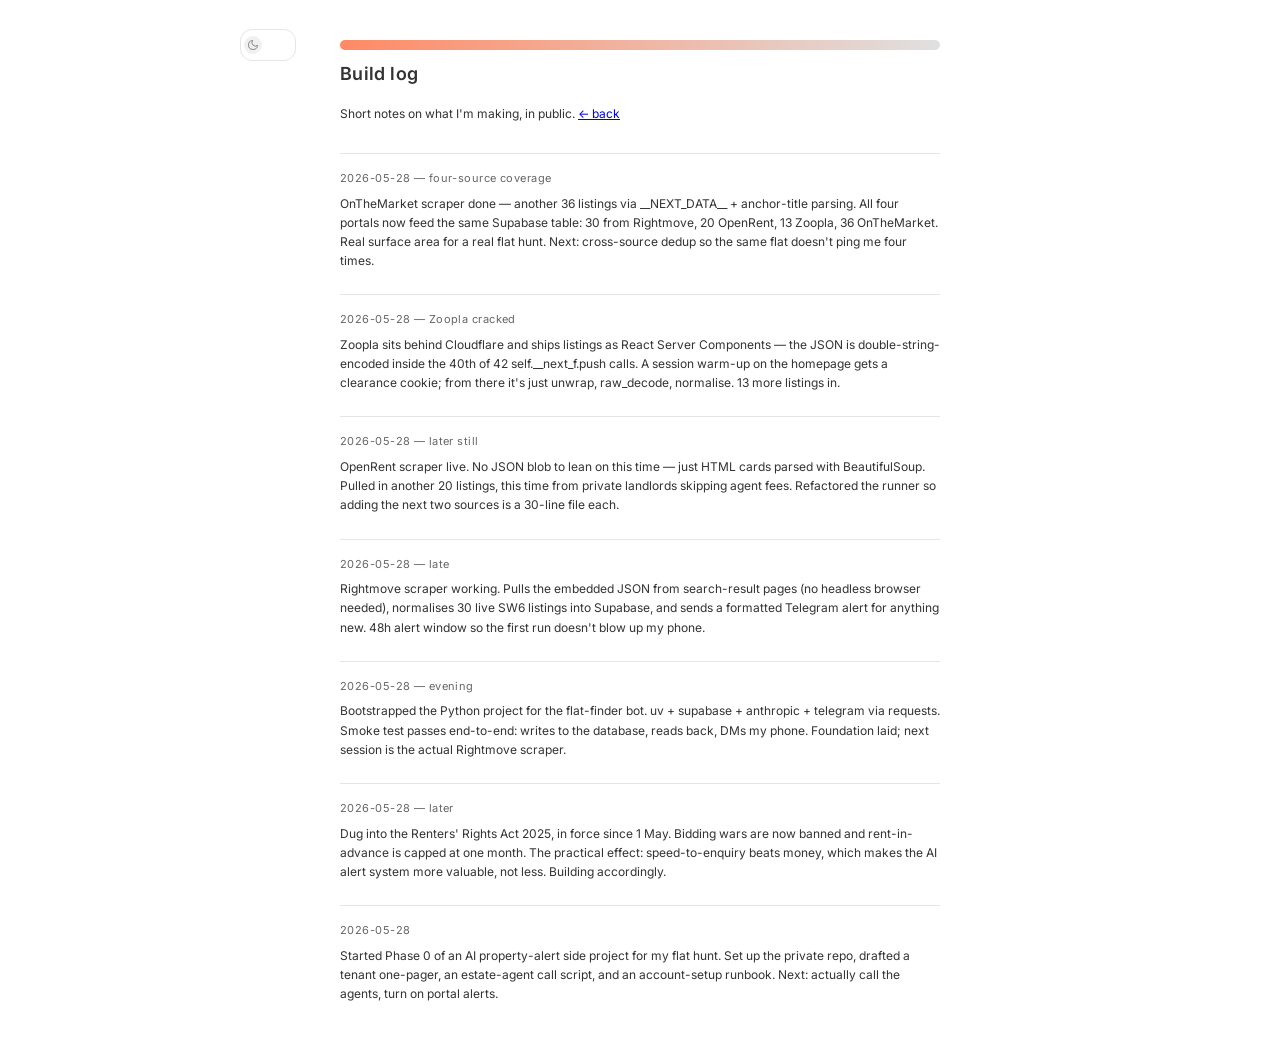
==== blog.html @ 45230f8a "chore(blog): all 4 portals live" ====
<!DOCTYPE html>
<html lang="en">
<head>
    <meta charset="UTF-8">
    <meta name="viewport" content="width=device-width, initial-scale=1.0">
    <title>Joe O'Meara — Build log</title>
    <link rel="preconnect" href="https://fonts.googleapis.com">
    <link rel="preconnect" href="https://fonts.gstatic.com" crossorigin>
    <link href="https://fonts.googleapis.com/css2?family=Inter:ital,opsz,wght@0,14..32,100..900;1,14..32,100..900&display=swap" rel="stylesheet">
    <link rel="stylesheet" href="styles.css">
</head>
<body>
    <div class="header-section">
        <div class="theme-toggle" id="themeToggle">
            <div class="toggle-slider">
                <svg class="toggle-icon moon-icon" viewBox="0 0 24 24" fill="none" stroke="currentColor" stroke-width="1.5">
                    <path d="M21 12.79A9 9 0 1 1 11.21 3 7 7 0 0 0 21 12.79z"></path>
                </svg>
                <svg class="toggle-icon sun-icon" viewBox="0 0 24 24" fill="none" stroke="currentColor" stroke-width="1.5">
                    <circle cx="12" cy="12" r="5"></circle>
                    <path d="M12 1v2M12 21v2M4.22 4.22l1.42 1.42M18.36 18.36l1.42 1.42M1 12h2M21 12h2M4.22 19.78l1.42-1.42M18.36 5.64l1.42-1.42"></path>
                </svg>
            </div>
        </div>
        <header class="gradient-header"></header>
    </div>
    <div class="container">
        <h1 class="hyper-text" style="font-size: 18px !important;">Build log</h1>

        <p style="font-size: 12px !important;">
            Short notes on what I'm making, in public. <a href="index.html">&larr; back</a>
        </p>

        <div class="blog-feed">
            <!-- newest entries prepended above this line -->

            <article class="blog-entry">
                <div class="blog-date">2026-05-28 — four-source coverage</div>
                <p class="blog-body">OnTheMarket scraper done — another 36 listings via __NEXT_DATA__ + anchor-title parsing. All four portals now feed the same Supabase table: 30 from Rightmove, 20 OpenRent, 13 Zoopla, 36 OnTheMarket. Real surface area for a real flat hunt. Next: cross-source dedup so the same flat doesn't ping me four times.</p>
            </article>

            <article class="blog-entry">
                <div class="blog-date">2026-05-28 — Zoopla cracked</div>
                <p class="blog-body">Zoopla sits behind Cloudflare and ships listings as React Server Components — the JSON is double-string-encoded inside the 40th of 42 self.__next_f.push calls. A session warm-up on the homepage gets a clearance cookie; from there it's just unwrap, raw_decode, normalise. 13 more listings in.</p>
            </article>

            <article class="blog-entry">
                <div class="blog-date">2026-05-28 — later still</div>
                <p class="blog-body">OpenRent scraper live. No JSON blob to lean on this time — just HTML cards parsed with BeautifulSoup. Pulled in another 20 listings, this time from private landlords skipping agent fees. Refactored the runner so adding the next two sources is a 30-line file each.</p>
            </article>

            <article class="blog-entry">
                <div class="blog-date">2026-05-28 — late</div>
                <p class="blog-body">Rightmove scraper working. Pulls the embedded JSON from search-result pages (no headless browser needed), normalises 30 live SW6 listings into Supabase, and sends a formatted Telegram alert for anything new. 48h alert window so the first run doesn't blow up my phone.</p>
            </article>

            <article class="blog-entry">
                <div class="blog-date">2026-05-28 — evening</div>
                <p class="blog-body">Bootstrapped the Python project for the flat-finder bot. uv + supabase + anthropic + telegram via requests. Smoke test passes end-to-end: writes to the database, reads back, DMs my phone. Foundation laid; next session is the actual Rightmove scraper.</p>
            </article>

            <article class="blog-entry">
                <div class="blog-date">2026-05-28 — later</div>
                <p class="blog-body">Dug into the Renters' Rights Act 2025, in force since 1 May. Bidding wars are now banned and rent-in-advance is capped at one month. The practical effect: speed-to-enquiry beats money, which makes the AI alert system more valuable, not less. Building accordingly.</p>
            </article>

            <article class="blog-entry">
                <div class="blog-date">2026-05-28</div>
                <p class="blog-body">Started Phase 0 of an AI property-alert side project for my flat hunt. Set up the private repo, drafted a tenant one-pager, an estate-agent call script, and an account-setup runbook. Next: actually call the agents, turn on portal alerts.</p>
            </article>

        </div>
    </div>

    <script>
        const themeToggle = document.getElementById('themeToggle');
        const body = document.body;

        const currentTheme = localStorage.getItem('theme') || 'light';
        body.setAttribute('data-theme', currentTheme);

        themeToggle.addEventListener('click', function() {
            const currentTheme = body.getAttribute('data-theme');
            const newTheme = currentTheme === 'dark' ? 'light' : 'dark';
            body.setAttribute('data-theme', newTheme);
            localStorage.setItem('theme', newTheme);
        });
    </script>
</body>
</html>
---- styles.css ----
:root {
    --bg-color: #fff;
    --text-color: #333;
    --link-color: #0066cc;
    --toggle-bg: #fff;
    --toggle-border: #e5e5e5;
    --toggle-slider: #f0f0f0;
    --toggle-icon: #666;
}

[data-theme="dark"] {
    --bg-color: #0a0a0a;
    --text-color: #e5e5e5;
    --link-color: #66b3ff;
    --toggle-bg: #0a0a0a;
    --toggle-border: #333;
    --toggle-slider: #333;
    --toggle-icon: #fff;
}

body {
    font-family: "Inter", -apple-system, BlinkMacSystemFont, 'Segoe UI', Roboto, Oxygen, Ubuntu, Cantarell, sans-serif;
    font-size: 16px;
    line-height: 1.6;
    color: var(--text-color);
    background-color: var(--bg-color);
    margin: 0;
    padding: 0;
    transition: background-color 0.3s ease, color 0.3s ease;
}

.header-section {
    position: relative;
    display: flex;
    justify-content: center;
    margin: 40px auto 0 auto;
}

.theme-toggle {
    width: 48px;
    height: 24px;
    background-color: var(--toggle-bg);
    border: 1px solid var(--toggle-border);
    border-radius: 12px;
    cursor: pointer;
    transition: all 0.3s ease;
    position: absolute;
    left: calc(50% - 400px);
    top: 50%;
    transform: translateY(-50%);
    display: flex;
    align-items: center;
    padding: 3px;
}

.toggle-slider {
    width: 18px;
    height: 18px;
    background-color: var(--toggle-slider);
    border-radius: 50%;
    transition: transform 0.3s ease;
    display: flex;
    align-items: center;
    justify-content: center;
    position: relative;
}

[data-theme="dark"] .toggle-slider {
    transform: translateX(24px);
}

.toggle-icon {
    width: 12px;
    height: 12px;
    color: var(--toggle-icon);
    position: absolute;
}

.moon-icon {
    opacity: 1;
    transition: opacity 0.3s ease;
}

.sun-icon {
    opacity: 0;
    transition: opacity 0.3s ease;
}

[data-theme="dark"] .moon-icon {
    opacity: 0;
}

[data-theme="dark"] .sun-icon {
    opacity: 1;
}

.gradient-header {
    width: 600px;
    height: 10px !important;
    background: linear-gradient(90deg, #FF8A65 0%, #E0E0E0 100%);
    border-radius: 5px;
    transition: background 0.5s ease;
}

.container {
    max-width: 600px;
    margin: 0 auto;
    padding: 10px 20px 40px;
}

h1 {
    font-size: 16px !important;
    font-weight: 600;
    margin: 0 0 15px 0;
    color: var(--text-color);
    transition: color 0.3s ease;
}

.hyper-text {
    font-family: 'Inter', monospace;
    cursor: default;
    user-select: none;
    letter-spacing: 0.02em;
    font-size: 16px !important;
}

.text-reveal-container {
    overflow: hidden;
    position: relative;
}

.text-reveal {
    display: inline-block;
    clip-path: polygon(0 0%, 100% 0%, 100% 0%, 0 0%);
    animation: paintText 1.2s cubic-bezier(0.23, 1, 0.32, 1) forwards;
}

@keyframes paintText {
    0% {
        clip-path: polygon(0 0%, 100% 0%, 100% 0%, 0 0%);
    }
    100% {
        clip-path: polygon(0 0%, 100% 0%, 100% 100%, 0 100%);
    }
}

.loader-name-position {
    margin: 0 0 15px 0;
    transition: opacity 0.5s ease;
}

.loader-percentage {
    font-size: 18px !important;
    font-weight: 700;
    color: var(--text-color);
    font-family: "Inter", -apple-system, BlinkMacSystemFont, 'Segoe UI', Roboto, Oxygen, Ubuntu, Cantarell, sans-serif;
    letter-spacing: 0.02em;
    margin: 0;
}

p {
    margin: 0 0 20px 0;
    font-size: 12px !important;
    line-height: 1.6;
}

.links {
    margin-top: 30px;
}

.links a {
    color: var(--link-color);
    text-decoration: none;
    transition: color 0.3s ease;
}

.links a:hover {
    text-decoration: underline;
}

.blog-feed {
    margin-top: 30px;
    display: flex;
    flex-direction: column;
    gap: 24px;
}

.blog-entry {
    border-top: 1px solid var(--toggle-border);
    padding-top: 16px;
}

.blog-date {
    font-size: 11px !important;
    color: var(--toggle-icon);
    letter-spacing: 0.04em;
    margin-bottom: 6px;
}

.blog-body {
    font-size: 12px !important;
    line-height: 1.6;
    margin: 0;
    color: var(--text-color);
}

@media (max-width: 480px) {
    .container {
        padding: 40px 20px;
    }

    h1 {
        font-size: 22px;
    }
}
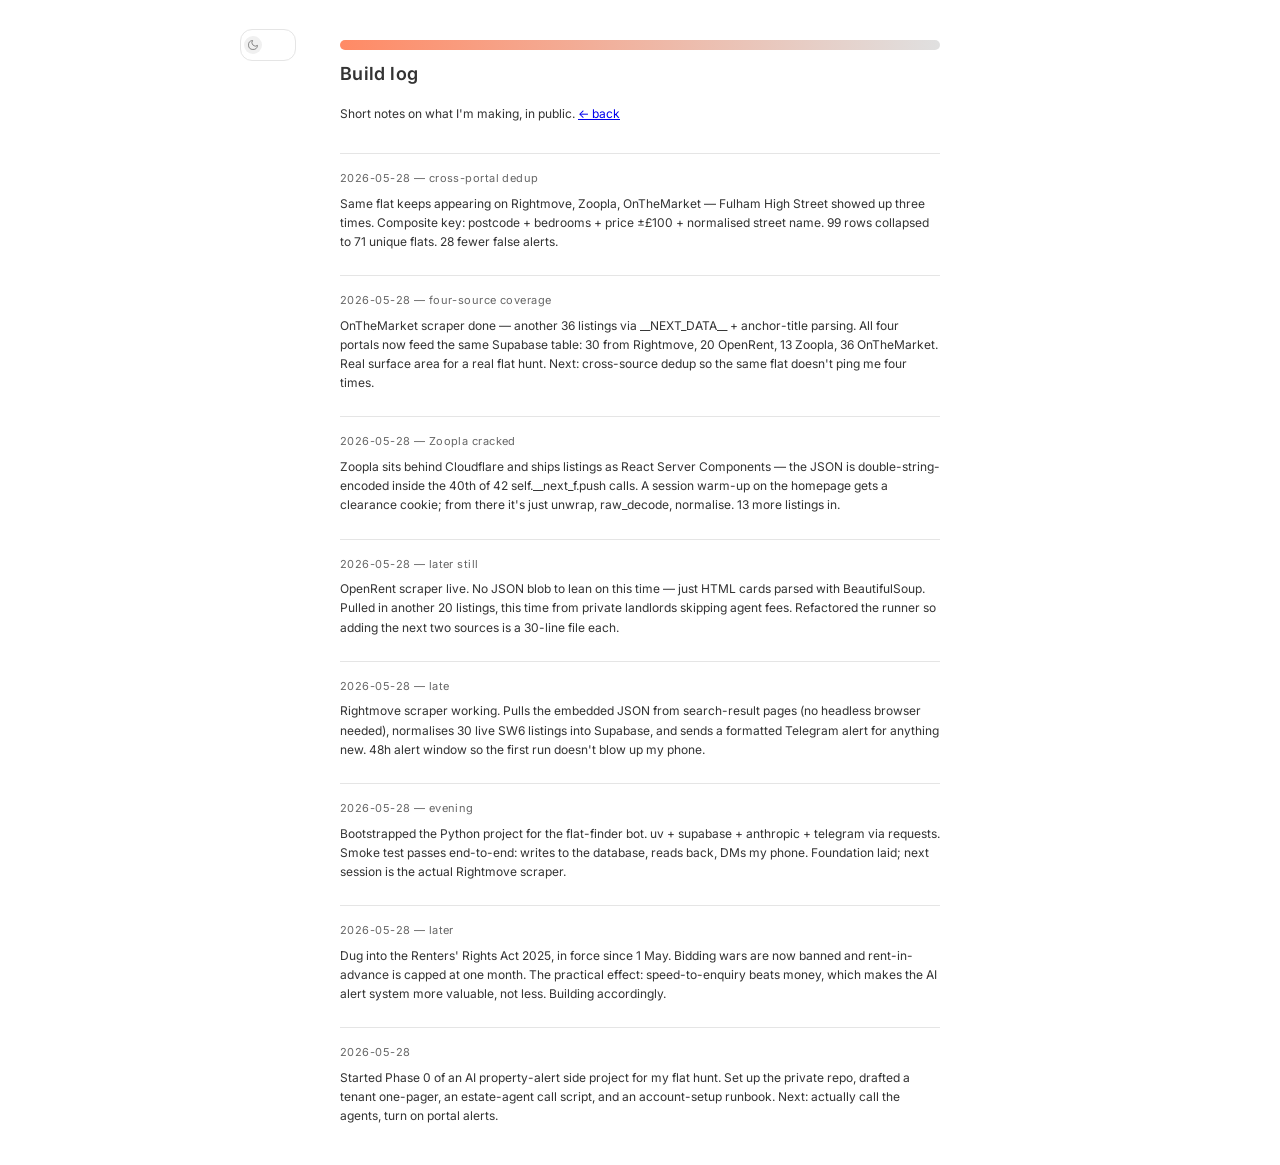
==== commit c0391e6d: "chore(blog): dedup catches 28 cross-portal repeats" ====
--- a/blog.html
+++ b/blog.html
@@ -33,6 +33,11 @@
 
         <div class="blog-feed">
             <!-- newest entries prepended above this line -->
+
+            <article class="blog-entry">
+                <div class="blog-date">2026-05-28 — cross-portal dedup</div>
+                <p class="blog-body">Same flat keeps appearing on Rightmove, Zoopla, OnTheMarket — Fulham High Street showed up three times. Composite key: postcode + bedrooms + price ±£100 + normalised street name. 99 rows collapsed to 71 unique flats. 28 fewer false alerts.</p>
+            </article>
 
             <article class="blog-entry">
                 <div class="blog-date">2026-05-28 — four-source coverage</div>
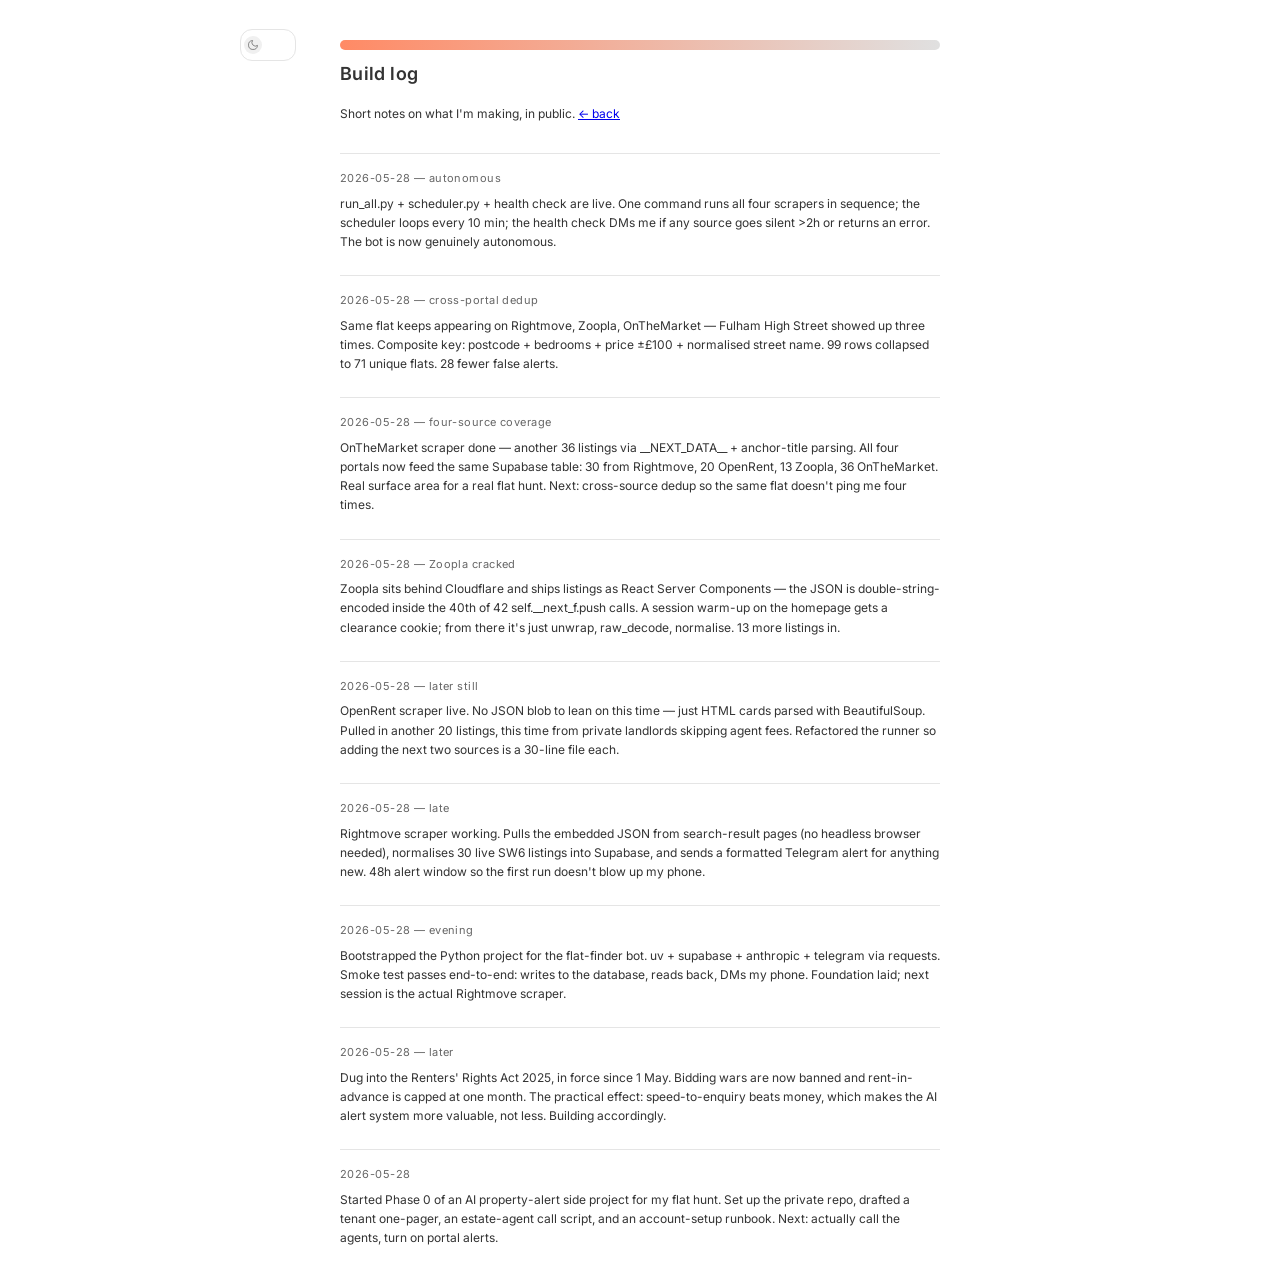
==== commit aca5ef67: "chore(blog): bot is autonomous" ====
--- a/blog.html
+++ b/blog.html
@@ -33,6 +33,11 @@
 
         <div class="blog-feed">
             <!-- newest entries prepended above this line -->
+
+            <article class="blog-entry">
+                <div class="blog-date">2026-05-28 — autonomous</div>
+                <p class="blog-body">run_all.py + scheduler.py + health check are live. One command runs all four scrapers in sequence; the scheduler loops every 10 min; the health check DMs me if any source goes silent &gt;2h or returns an error. The bot is now genuinely autonomous.</p>
+            </article>
 
             <article class="blog-entry">
                 <div class="blog-date">2026-05-28 — cross-portal dedup</div>
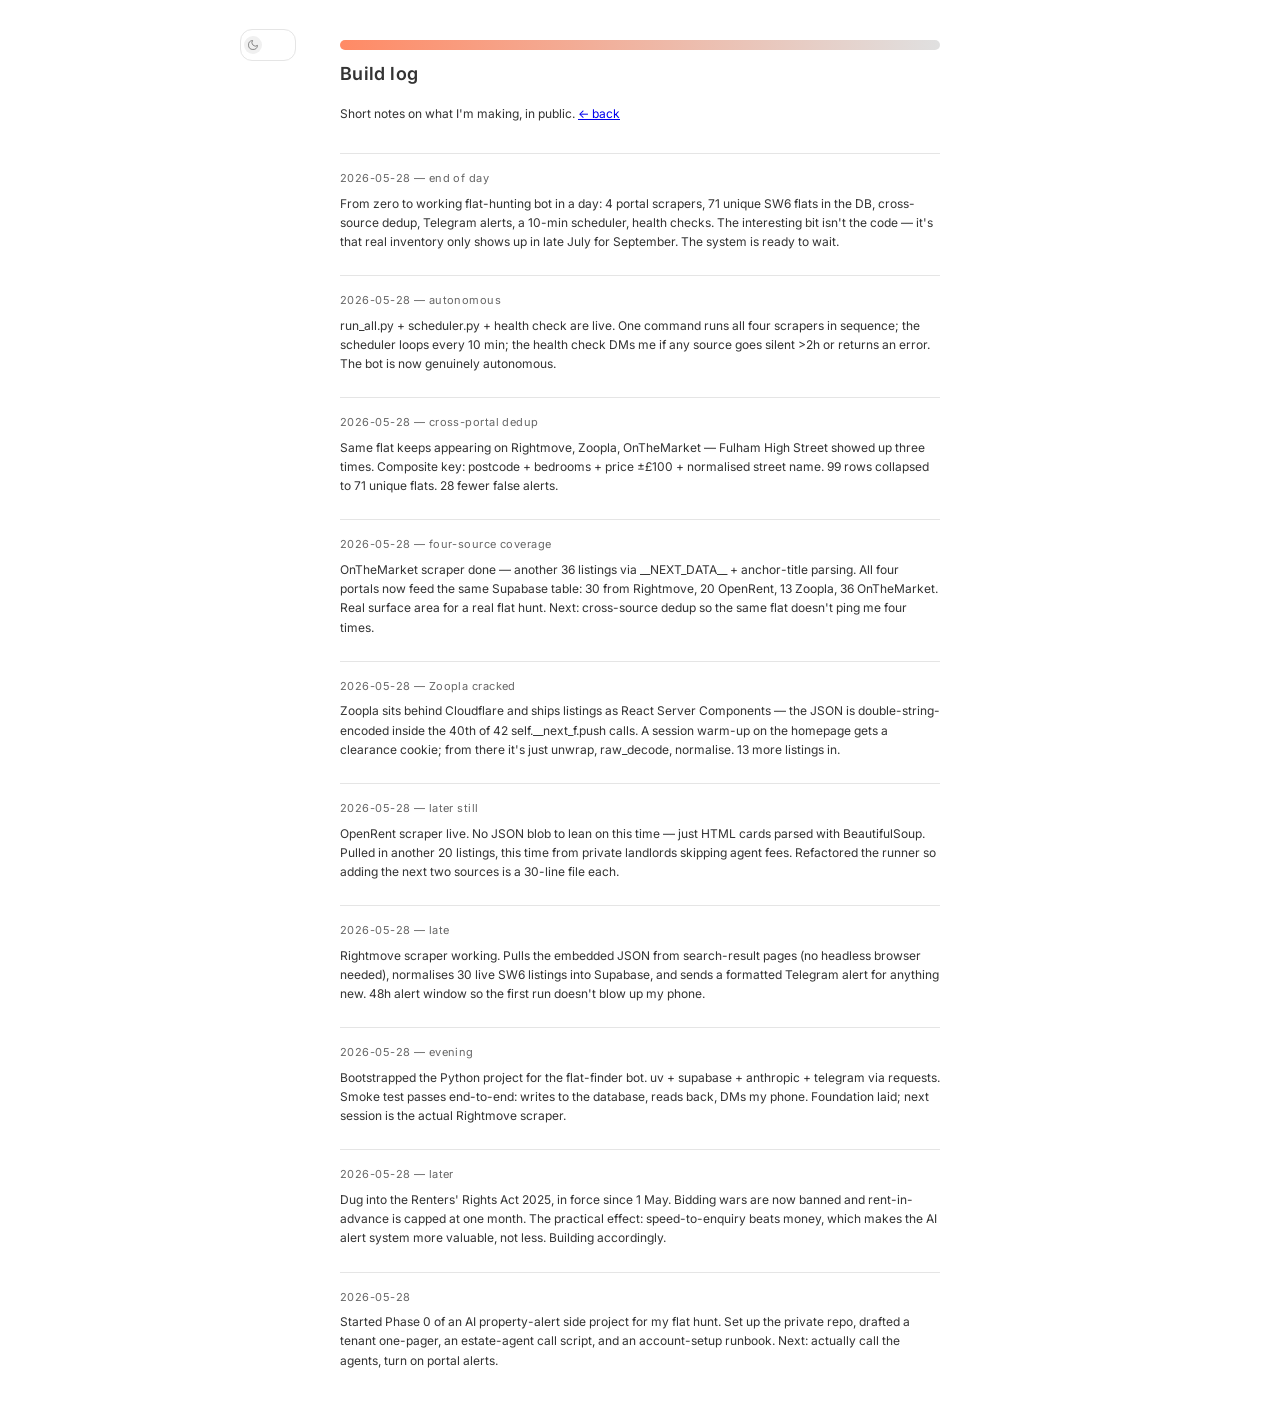
==== commit 1198c4bb: "chore(blog): end-of-day reflection" ====
--- a/blog.html
+++ b/blog.html
@@ -33,6 +33,11 @@
 
         <div class="blog-feed">
             <!-- newest entries prepended above this line -->
+
+            <article class="blog-entry">
+                <div class="blog-date">2026-05-28 — end of day</div>
+                <p class="blog-body">From zero to working flat-hunting bot in a day: 4 portal scrapers, 71 unique SW6 flats in the DB, cross-source dedup, Telegram alerts, a 10-min scheduler, health checks. The interesting bit isn't the code — it's that real inventory only shows up in late July for September. The system is ready to wait.</p>
+            </article>
 
             <article class="blog-entry">
                 <div class="blog-date">2026-05-28 — autonomous</div>
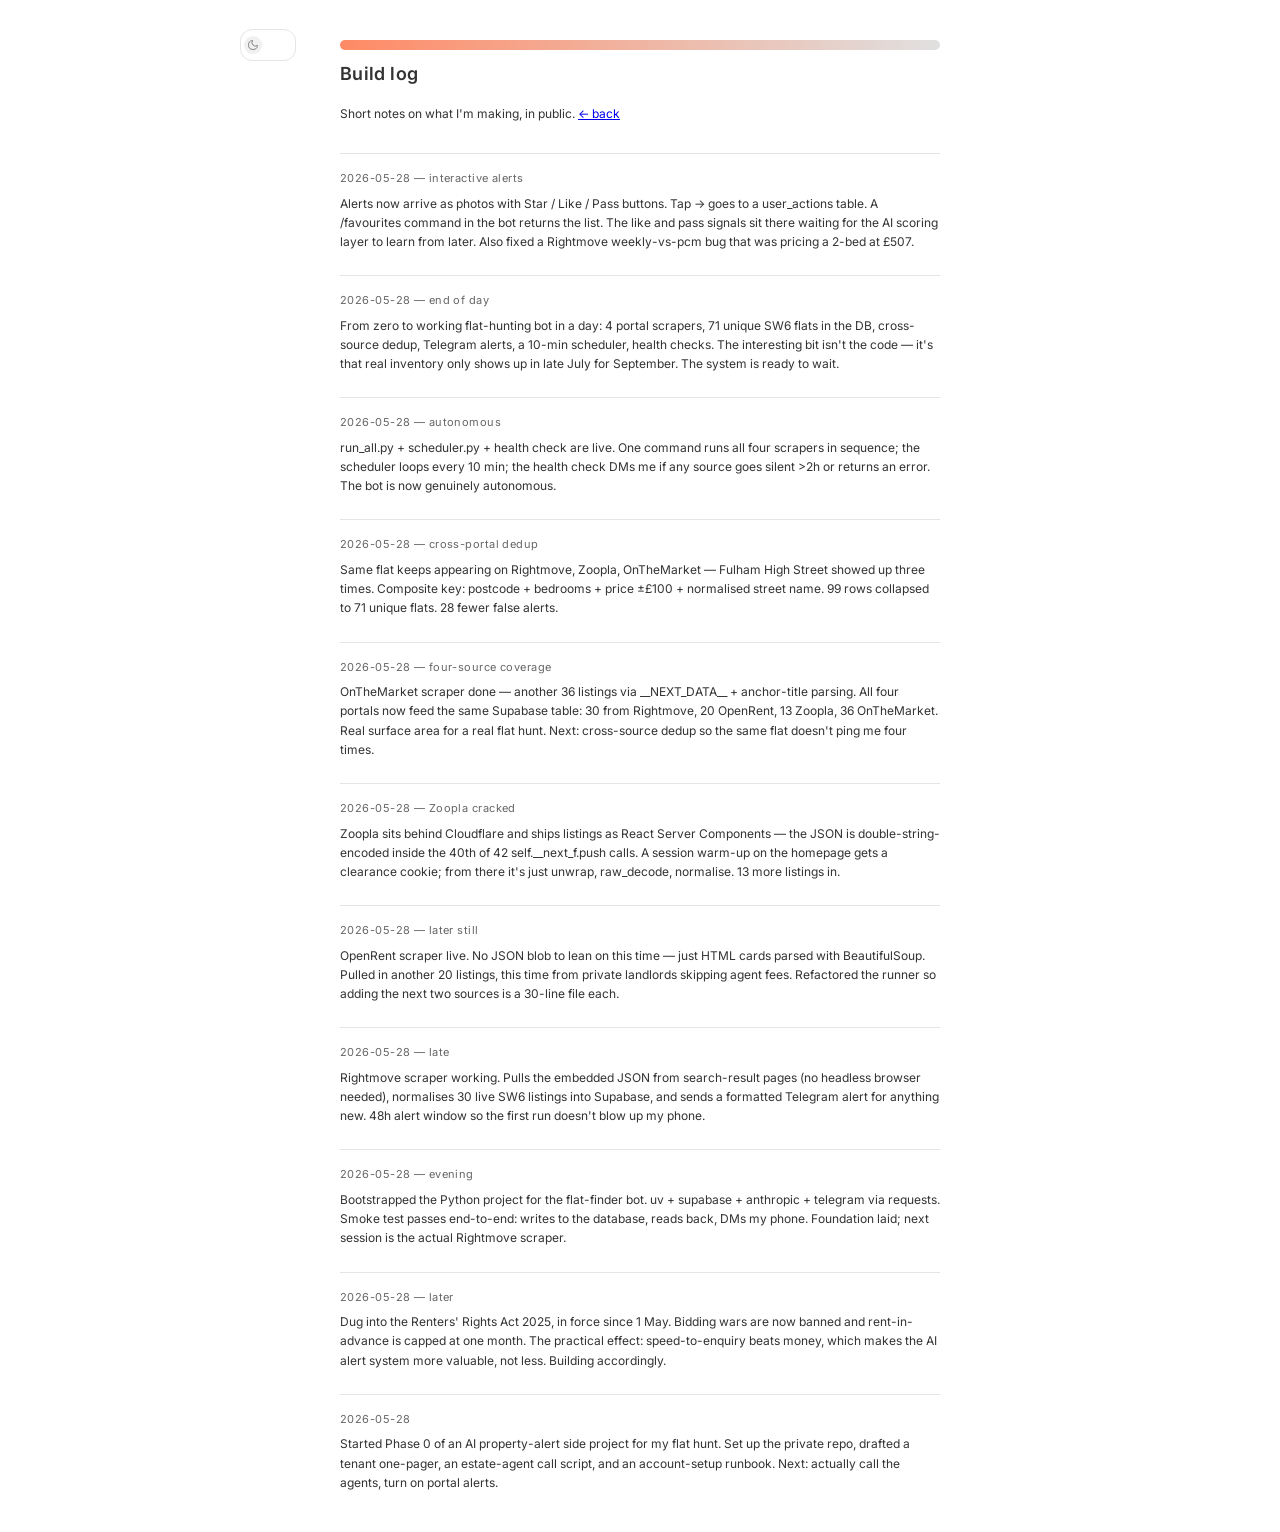
==== commit e7052ea0: "chore(blog): interactive alerts shipped" ====
--- a/blog.html
+++ b/blog.html
@@ -33,6 +33,11 @@
 
         <div class="blog-feed">
             <!-- newest entries prepended above this line -->
+
+            <article class="blog-entry">
+                <div class="blog-date">2026-05-28 — interactive alerts</div>
+                <p class="blog-body">Alerts now arrive as photos with Star / Like / Pass buttons. Tap → goes to a user_actions table. A /favourites command in the bot returns the list. The like and pass signals sit there waiting for the AI scoring layer to learn from later. Also fixed a Rightmove weekly-vs-pcm bug that was pricing a 2-bed at £507.</p>
+            </article>
 
             <article class="blog-entry">
                 <div class="blog-date">2026-05-28 — end of day</div>
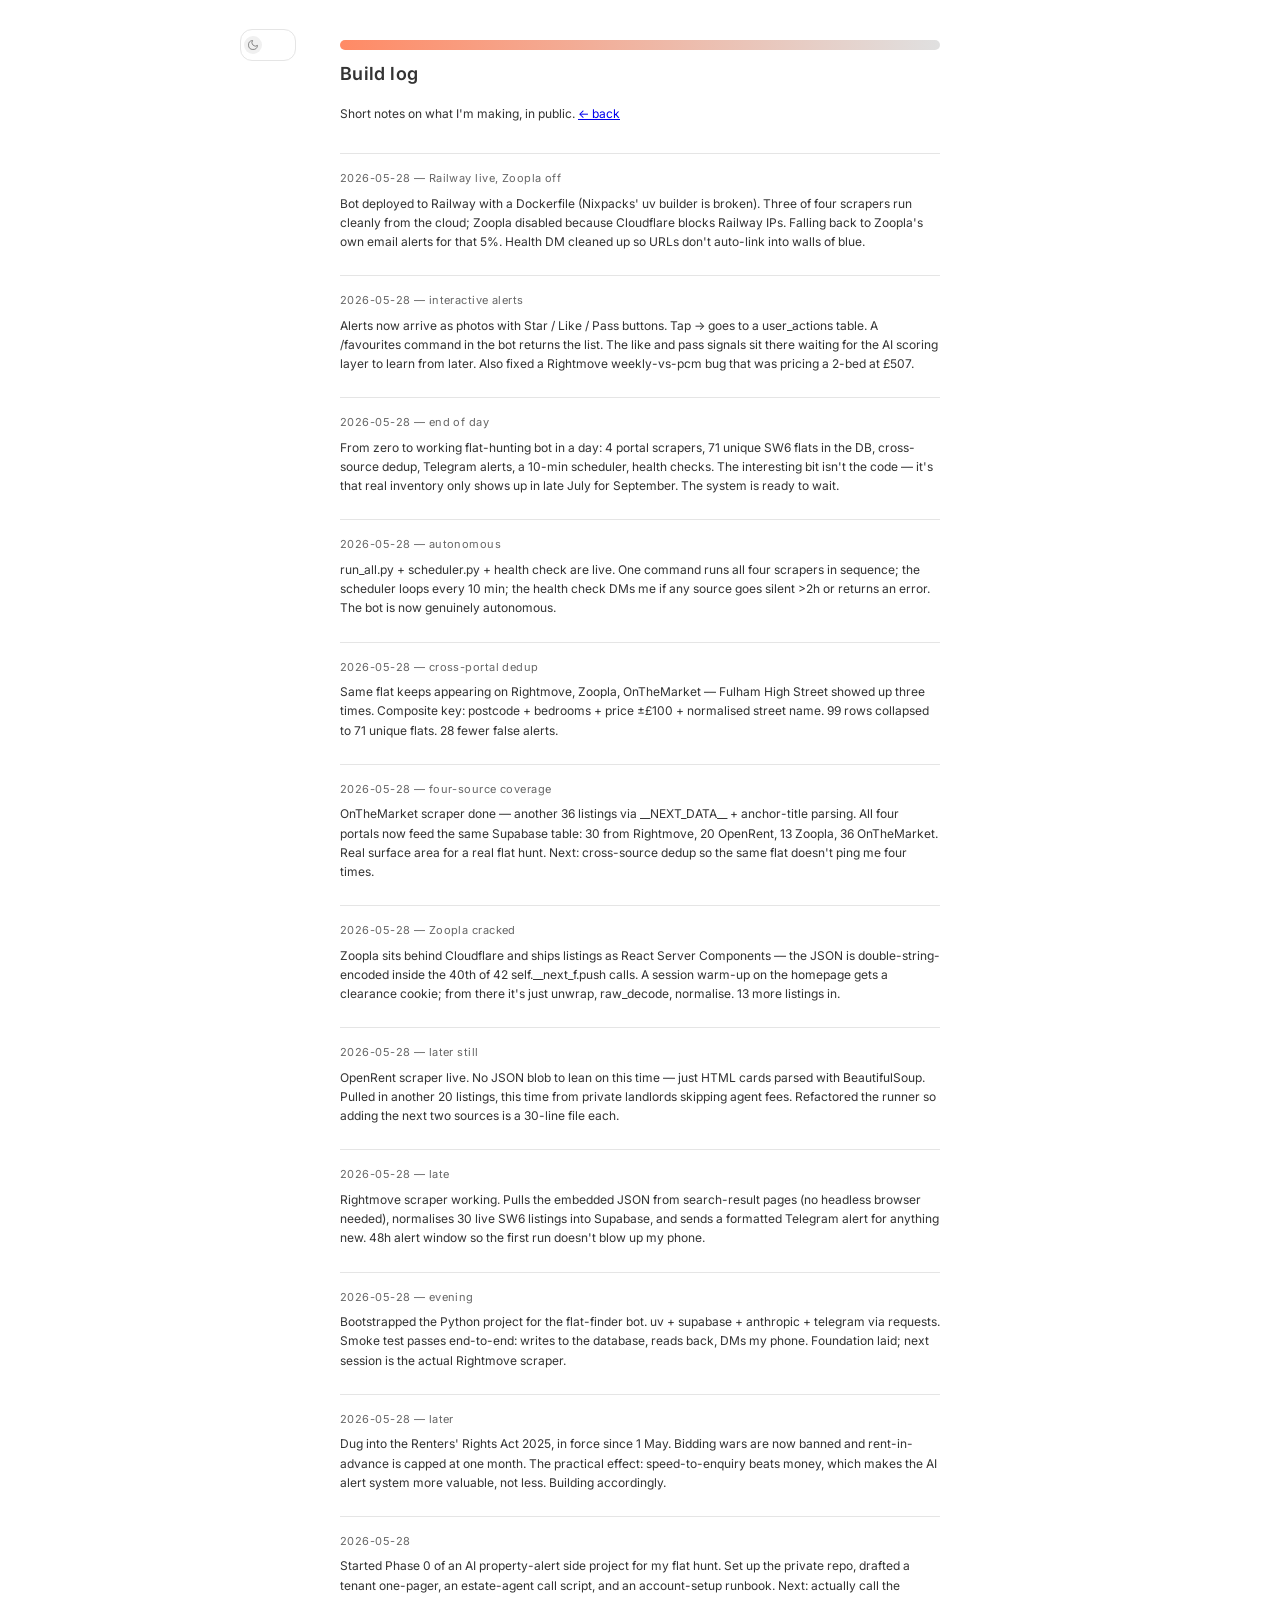
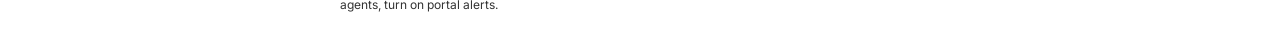
==== commit 57307f4f: "chore(blog): railway live + zoopla disabled" ====
--- a/blog.html
+++ b/blog.html
@@ -33,6 +33,11 @@
 
         <div class="blog-feed">
             <!-- newest entries prepended above this line -->
+
+            <article class="blog-entry">
+                <div class="blog-date">2026-05-28 — Railway live, Zoopla off</div>
+                <p class="blog-body">Bot deployed to Railway with a Dockerfile (Nixpacks' uv builder is broken). Three of four scrapers run cleanly from the cloud; Zoopla disabled because Cloudflare blocks Railway IPs. Falling back to Zoopla's own email alerts for that 5%. Health DM cleaned up so URLs don't auto-link into walls of blue.</p>
+            </article>
 
             <article class="blog-entry">
                 <div class="blog-date">2026-05-28 — interactive alerts</div>
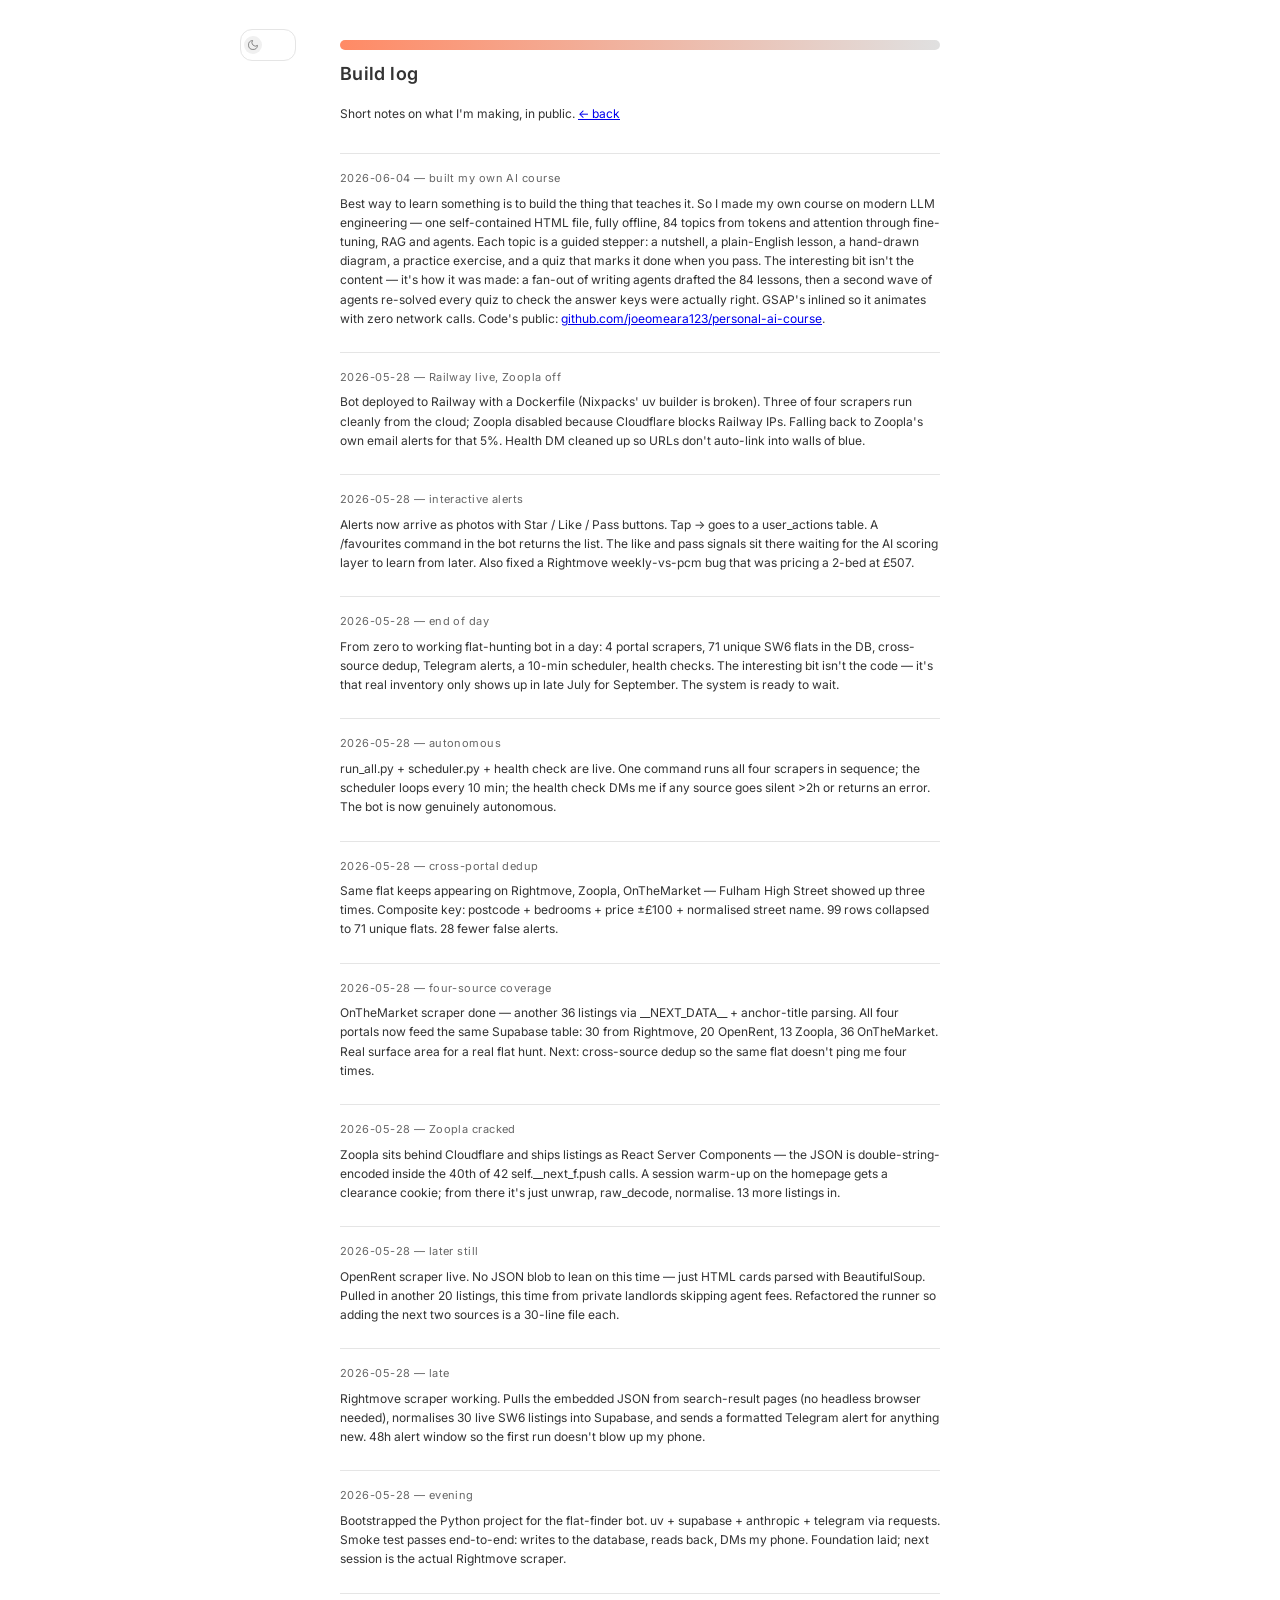
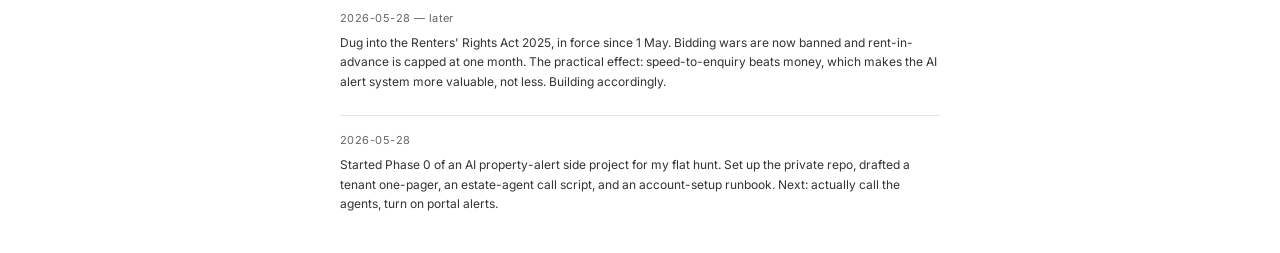
==== commit 6a958750: "chore(blog): built my own AI course Co-Authored-By: Claude Opus 4.8 (1M context) <noreply@anthropic." ====
--- a/blog.html
+++ b/blog.html
@@ -33,6 +33,11 @@
 
         <div class="blog-feed">
             <!-- newest entries prepended above this line -->
+
+            <article class="blog-entry">
+                <div class="blog-date">2026-06-04 — built my own AI course</div>
+                <p class="blog-body">Best way to learn something is to build the thing that teaches it. So I made my own course on modern LLM engineering — one self-contained HTML file, fully offline, 84 topics from tokens and attention through fine-tuning, RAG and agents. Each topic is a guided stepper: a nutshell, a plain-English lesson, a hand-drawn diagram, a practice exercise, and a quiz that marks it done when you pass. The interesting bit isn't the content — it's how it was made: a fan-out of writing agents drafted the 84 lessons, then a second wave of agents re-solved every quiz to check the answer keys were actually right. GSAP's inlined so it animates with zero network calls. Code's public: <a href="https://github.com/joeomeara123/personal-ai-course" target="_blank" rel="noopener">github.com/joeomeara123/personal-ai-course</a>.</p>
+            </article>
 
             <article class="blog-entry">
                 <div class="blog-date">2026-05-28 — Railway live, Zoopla off</div>
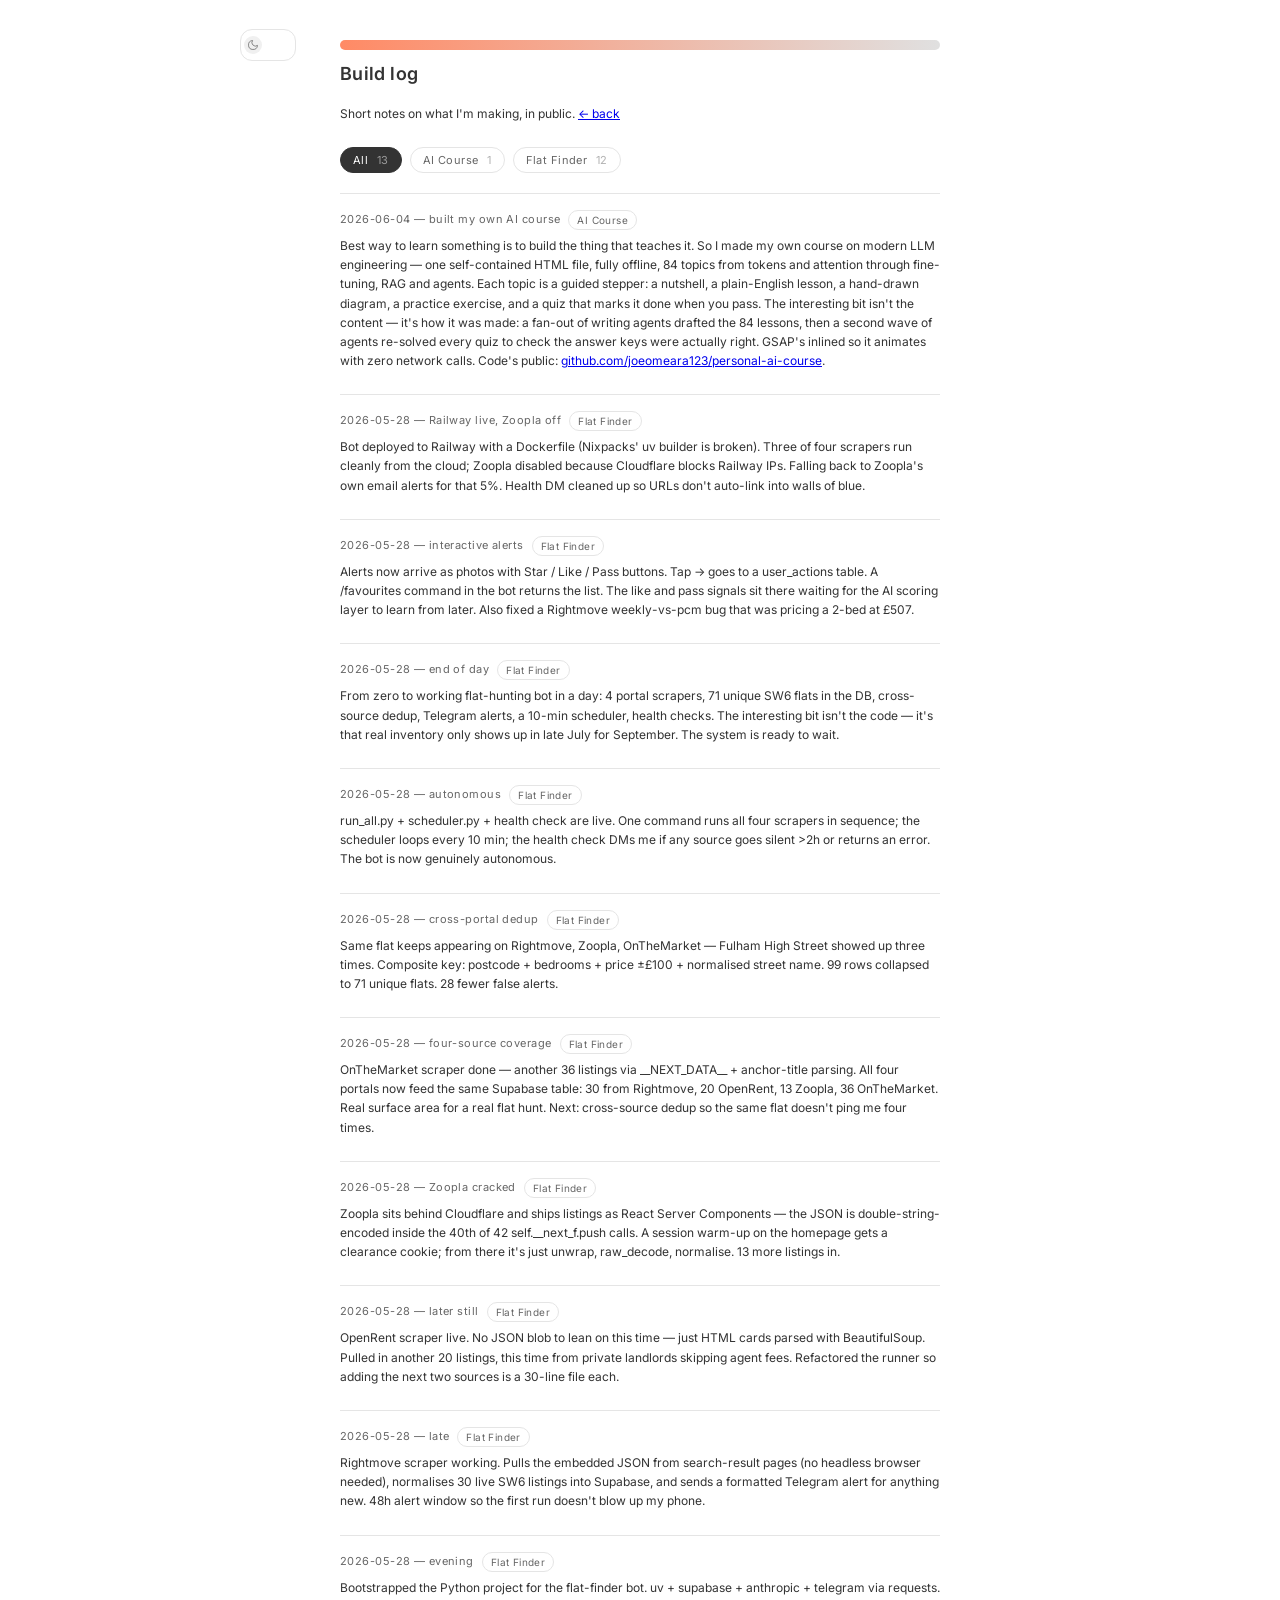
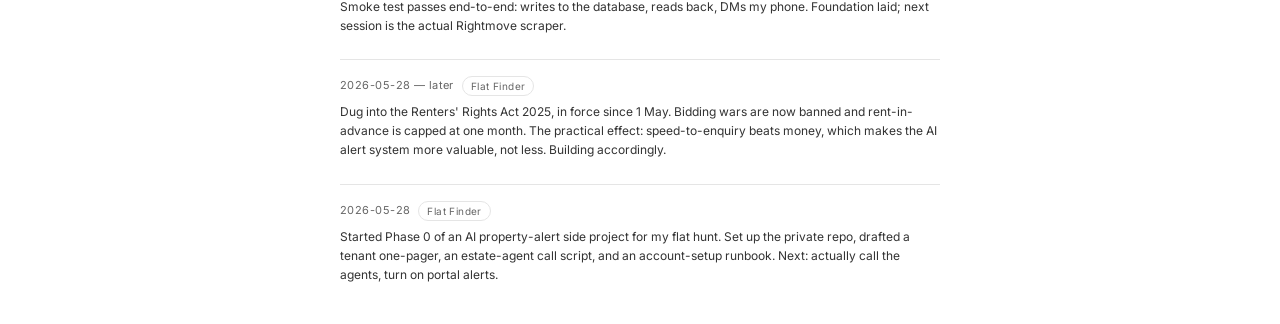
==== commit fd92a5e7: "feat(blog): filter build log by project Tag each entry with data-project and auto-build filter pills" ====
--- a/blog.html
+++ b/blog.html
@@ -31,70 +31,72 @@
             Short notes on what I'm making, in public. <a href="index.html">&larr; back</a>
         </p>
 
+        <div class="blog-filters" id="blogFilters"></div>
+
         <div class="blog-feed">
             <!-- newest entries prepended above this line -->
 
-            <article class="blog-entry">
+            <article class="blog-entry" data-project="AI Course">
                 <div class="blog-date">2026-06-04 — built my own AI course</div>
                 <p class="blog-body">Best way to learn something is to build the thing that teaches it. So I made my own course on modern LLM engineering — one self-contained HTML file, fully offline, 84 topics from tokens and attention through fine-tuning, RAG and agents. Each topic is a guided stepper: a nutshell, a plain-English lesson, a hand-drawn diagram, a practice exercise, and a quiz that marks it done when you pass. The interesting bit isn't the content — it's how it was made: a fan-out of writing agents drafted the 84 lessons, then a second wave of agents re-solved every quiz to check the answer keys were actually right. GSAP's inlined so it animates with zero network calls. Code's public: <a href="https://github.com/joeomeara123/personal-ai-course" target="_blank" rel="noopener">github.com/joeomeara123/personal-ai-course</a>.</p>
             </article>
 
-            <article class="blog-entry">
+            <article class="blog-entry" data-project="Flat Finder">
                 <div class="blog-date">2026-05-28 — Railway live, Zoopla off</div>
                 <p class="blog-body">Bot deployed to Railway with a Dockerfile (Nixpacks' uv builder is broken). Three of four scrapers run cleanly from the cloud; Zoopla disabled because Cloudflare blocks Railway IPs. Falling back to Zoopla's own email alerts for that 5%. Health DM cleaned up so URLs don't auto-link into walls of blue.</p>
             </article>
 
-            <article class="blog-entry">
+            <article class="blog-entry" data-project="Flat Finder">
                 <div class="blog-date">2026-05-28 — interactive alerts</div>
                 <p class="blog-body">Alerts now arrive as photos with Star / Like / Pass buttons. Tap → goes to a user_actions table. A /favourites command in the bot returns the list. The like and pass signals sit there waiting for the AI scoring layer to learn from later. Also fixed a Rightmove weekly-vs-pcm bug that was pricing a 2-bed at £507.</p>
             </article>
 
-            <article class="blog-entry">
+            <article class="blog-entry" data-project="Flat Finder">
                 <div class="blog-date">2026-05-28 — end of day</div>
                 <p class="blog-body">From zero to working flat-hunting bot in a day: 4 portal scrapers, 71 unique SW6 flats in the DB, cross-source dedup, Telegram alerts, a 10-min scheduler, health checks. The interesting bit isn't the code — it's that real inventory only shows up in late July for September. The system is ready to wait.</p>
             </article>
 
-            <article class="blog-entry">
+            <article class="blog-entry" data-project="Flat Finder">
                 <div class="blog-date">2026-05-28 — autonomous</div>
                 <p class="blog-body">run_all.py + scheduler.py + health check are live. One command runs all four scrapers in sequence; the scheduler loops every 10 min; the health check DMs me if any source goes silent &gt;2h or returns an error. The bot is now genuinely autonomous.</p>
             </article>
 
-            <article class="blog-entry">
+            <article class="blog-entry" data-project="Flat Finder">
                 <div class="blog-date">2026-05-28 — cross-portal dedup</div>
                 <p class="blog-body">Same flat keeps appearing on Rightmove, Zoopla, OnTheMarket — Fulham High Street showed up three times. Composite key: postcode + bedrooms + price ±£100 + normalised street name. 99 rows collapsed to 71 unique flats. 28 fewer false alerts.</p>
             </article>
 
-            <article class="blog-entry">
+            <article class="blog-entry" data-project="Flat Finder">
                 <div class="blog-date">2026-05-28 — four-source coverage</div>
                 <p class="blog-body">OnTheMarket scraper done — another 36 listings via __NEXT_DATA__ + anchor-title parsing. All four portals now feed the same Supabase table: 30 from Rightmove, 20 OpenRent, 13 Zoopla, 36 OnTheMarket. Real surface area for a real flat hunt. Next: cross-source dedup so the same flat doesn't ping me four times.</p>
             </article>
 
-            <article class="blog-entry">
+            <article class="blog-entry" data-project="Flat Finder">
                 <div class="blog-date">2026-05-28 — Zoopla cracked</div>
                 <p class="blog-body">Zoopla sits behind Cloudflare and ships listings as React Server Components — the JSON is double-string-encoded inside the 40th of 42 self.__next_f.push calls. A session warm-up on the homepage gets a clearance cookie; from there it's just unwrap, raw_decode, normalise. 13 more listings in.</p>
             </article>
 
-            <article class="blog-entry">
+            <article class="blog-entry" data-project="Flat Finder">
                 <div class="blog-date">2026-05-28 — later still</div>
                 <p class="blog-body">OpenRent scraper live. No JSON blob to lean on this time — just HTML cards parsed with BeautifulSoup. Pulled in another 20 listings, this time from private landlords skipping agent fees. Refactored the runner so adding the next two sources is a 30-line file each.</p>
             </article>
 
-            <article class="blog-entry">
+            <article class="blog-entry" data-project="Flat Finder">
                 <div class="blog-date">2026-05-28 — late</div>
                 <p class="blog-body">Rightmove scraper working. Pulls the embedded JSON from search-result pages (no headless browser needed), normalises 30 live SW6 listings into Supabase, and sends a formatted Telegram alert for anything new. 48h alert window so the first run doesn't blow up my phone.</p>
             </article>
 
-            <article class="blog-entry">
+            <article class="blog-entry" data-project="Flat Finder">
                 <div class="blog-date">2026-05-28 — evening</div>
                 <p class="blog-body">Bootstrapped the Python project for the flat-finder bot. uv + supabase + anthropic + telegram via requests. Smoke test passes end-to-end: writes to the database, reads back, DMs my phone. Foundation laid; next session is the actual Rightmove scraper.</p>
             </article>
 
-            <article class="blog-entry">
+            <article class="blog-entry" data-project="Flat Finder">
                 <div class="blog-date">2026-05-28 — later</div>
                 <p class="blog-body">Dug into the Renters' Rights Act 2025, in force since 1 May. Bidding wars are now banned and rent-in-advance is capped at one month. The practical effect: speed-to-enquiry beats money, which makes the AI alert system more valuable, not less. Building accordingly.</p>
             </article>
 
-            <article class="blog-entry">
+            <article class="blog-entry" data-project="Flat Finder">
                 <div class="blog-date">2026-05-28</div>
                 <p class="blog-body">Started Phase 0 of an AI property-alert side project for my flat hunt. Set up the private repo, drafted a tenant one-pager, an estate-agent call script, and an account-setup runbook. Next: actually call the agents, turn on portal alerts.</p>
             </article>
@@ -115,6 +117,55 @@
             body.setAttribute('data-theme', newTheme);
             localStorage.setItem('theme', newTheme);
         });
+
+        // Group / filter the build log by project (auto-built from each entry's data-project)
+        (function () {
+            const feed = document.querySelector('.blog-feed');
+            const bar = document.getElementById('blogFilters');
+            if (!feed || !bar) return;
+            const entries = Array.from(feed.querySelectorAll('.blog-entry'));
+            const projects = [];
+            entries.forEach(function (e) {
+                const p = e.getAttribute('data-project');
+                if (!p) return;
+                let rec = projects.find(function (x) { return x.name === p; });
+                if (!rec) { rec = { name: p, count: 0 }; projects.push(rec); }
+                rec.count++;
+                if (!e.querySelector('.project-chip')) {
+                    const chip = document.createElement('span');
+                    chip.className = 'project-chip';
+                    chip.textContent = p;
+                    const date = e.querySelector('.blog-date');
+                    if (date) date.appendChild(chip);
+                }
+            });
+            if (!projects.length) return;
+            function makeBtn(label, val, count) {
+                const b = document.createElement('button');
+                b.className = 'blog-filter';
+                b.dataset.filter = val;
+                b.innerHTML = label + ' <span class="cnt">' + count + '</span>';
+                return b;
+            }
+            bar.appendChild(makeBtn('All', '__all__', entries.length));
+            projects.forEach(function (p) { bar.appendChild(makeBtn(p.name, p.name, p.count)); });
+            function apply(val) {
+                Array.from(bar.children).forEach(function (b) { b.classList.toggle('active', b.dataset.filter === val); });
+                entries.forEach(function (e) {
+                    const p = e.getAttribute('data-project');
+                    e.hidden = !(val === '__all__' || p === val);
+                });
+                try { localStorage.setItem('blogFilter', val); } catch (err) {}
+            }
+            bar.addEventListener('click', function (ev) {
+                const b = ev.target.closest('.blog-filter');
+                if (b) apply(b.dataset.filter);
+            });
+            let saved = '__all__';
+            try { saved = localStorage.getItem('blogFilter') || '__all__'; } catch (err) {}
+            const ok = saved === '__all__' || projects.some(function (p) { return p.name === saved; });
+            apply(ok ? saved : '__all__');
+        })();
     </script>
 </body>
 </html>
--- a/styles.css
+++ b/styles.css
@@ -178,8 +178,60 @@
     text-decoration: underline;
 }
 
+.blog-filters {
+    display: flex;
+    flex-wrap: wrap;
+    gap: 8px;
+    margin: 24px 0 2px 0;
+}
+
+.blog-filter {
+    font-family: inherit;
+    font-size: 11px !important;
+    letter-spacing: 0.04em;
+    color: var(--toggle-icon);
+    background: transparent;
+    border: 1px solid var(--toggle-border);
+    border-radius: 999px;
+    padding: 5px 12px;
+    cursor: pointer;
+    transition: all 0.2s ease;
+}
+
+.blog-filter:hover {
+    color: var(--text-color);
+    border-color: var(--text-color);
+}
+
+.blog-filter.active {
+    color: var(--bg-color);
+    background: var(--text-color);
+    border-color: var(--text-color);
+}
+
+.blog-filter .cnt {
+    opacity: 0.5;
+    margin-left: 5px;
+}
+
+.project-chip {
+    display: inline-block;
+    font-size: 10px !important;
+    letter-spacing: 0.04em;
+    color: var(--toggle-icon);
+    border: 1px solid var(--toggle-border);
+    border-radius: 999px;
+    padding: 1px 8px;
+    margin-left: 8px;
+    vertical-align: middle;
+}
+
+.blog-entry[hidden] {
+    display: none;
+}
+
 .blog-feed {
-    margin-top: 30px;
+    margin-top: 20px;
     display: flex;
     flex-direction: column;
     gap: 24px;
